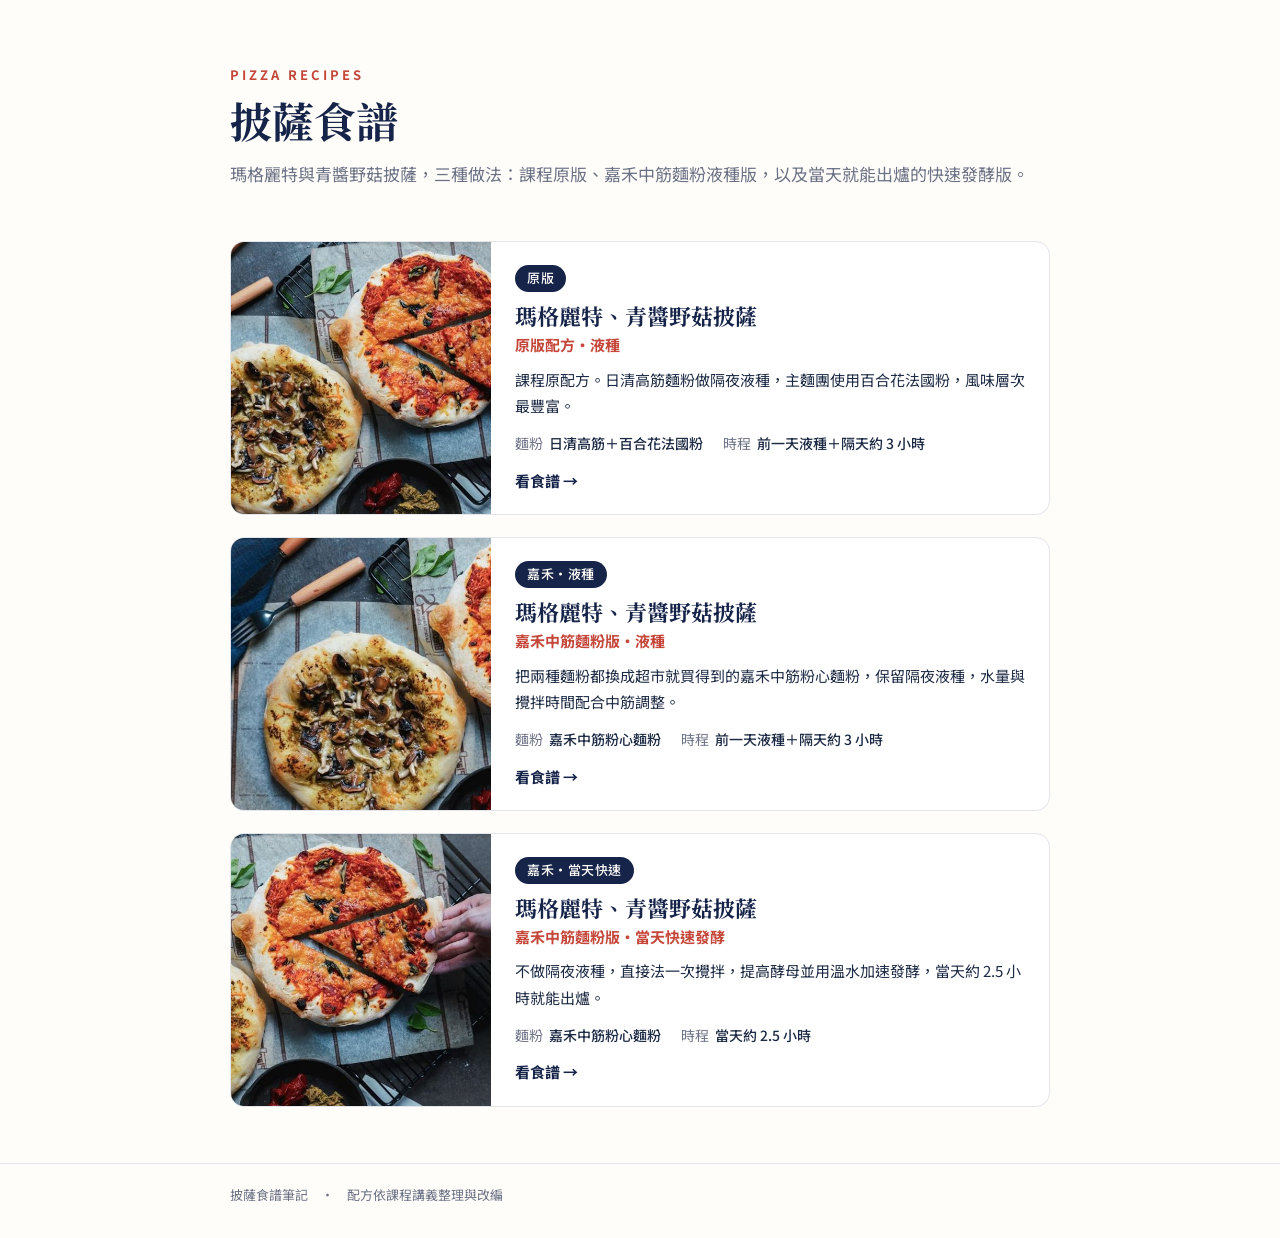
==== site/index.html @ 7546376f "Add pizza recipe site: index list and three recipe pages Co-Authored-By: Claude Opus 5.5 <noreply@an" ====
<!doctype html>
<html lang="zh-Hant-TW">
<head>
<meta charset="utf-8">
<meta name="viewport" content="width=device-width, initial-scale=1">
<title>披薩食譜</title>
<meta name="description" content="瑪格麗特、青醬野菇披薩的三種做法">
<link rel="preconnect" href="https://fonts.googleapis.com">
<link rel="preconnect" href="https://fonts.gstatic.com" crossorigin>
<link href="https://fonts.googleapis.com/css2?family=Noto+Sans+TC:wght@400;500;700&family=Noto+Serif+TC:wght@600;700&display=swap" rel="stylesheet">
<link rel="stylesheet" href="assets/style.css">
<link rel="icon" href="assets/favicon.svg" type="image/svg+xml">
</head>
<body>

<header class="home-head"><div class="wrap">
  <p class="eyebrow">Pizza Recipes</p>
  <h1>披薩食譜</h1>
  <p class="lead">瑪格麗特與青醬野菇披薩，三種做法：課程原版、嘉禾中筋麵粉液種版，以及當天就能出爐的快速發酵版。</p>
</div></header>
<main class="wrap"><div class="list"><a class="rcard" href="recipes/original.html">
  <img src="assets/thumb-original.jpg" alt="" width="520" height="520" loading="lazy">
  <div class="rbody"><span class="badge">原版</span>
  <h2>瑪格麗特、青醬野菇披薩</h2><p class="variant">原版配方・液種</p>
  <p>課程原配方。日清高筋麵粉做隔夜液種，主麵團使用百合花法國粉，風味層次最豐富。</p>
  <dl><div><dt>麵粉</dt><dd>日清高筋＋百合花法國粉</dd></div><div><dt>時程</dt><dd>前一天液種＋隔天約 3 小時</dd></div></dl>
  <span class="more">看食譜 →</span></div></a><a class="rcard" href="recipes/chiaher-poolish.html">
  <img src="assets/thumb-chiaher-poolish.jpg" alt="" width="520" height="520" loading="lazy">
  <div class="rbody"><span class="badge">嘉禾・液種</span>
  <h2>瑪格麗特、青醬野菇披薩</h2><p class="variant">嘉禾中筋麵粉版・液種</p>
  <p>把兩種麵粉都換成超市就買得到的嘉禾中筋粉心麵粉，保留隔夜液種，水量與攪拌時間配合中筋調整。</p>
  <dl><div><dt>麵粉</dt><dd>嘉禾中筋粉心麵粉</dd></div><div><dt>時程</dt><dd>前一天液種＋隔天約 3 小時</dd></div></dl>
  <span class="more">看食譜 →</span></div></a><a class="rcard" href="recipes/chiaher-same-day.html">
  <img src="assets/thumb-chiaher-same-day.jpg" alt="" width="520" height="520" loading="lazy">
  <div class="rbody"><span class="badge">嘉禾・當天快速</span>
  <h2>瑪格麗特、青醬野菇披薩</h2><p class="variant">嘉禾中筋麵粉版・當天快速發酵</p>
  <p>不做隔夜液種，直接法一次攪拌，提高酵母並用溫水加速發酵，當天約 2.5 小時就能出爐。</p>
  <dl><div><dt>麵粉</dt><dd>嘉禾中筋粉心麵粉</dd></div><div><dt>時程</dt><dd>當天約 2.5 小時</dd></div></dl>
  <span class="more">看食譜 →</span></div></a></div></main>
<footer class="site-foot"><div class="wrap">披薩食譜筆記　·　配方依課程講義整理與改編</div></footer>
</body>
</html>
---- site/assets/style.css ----
:root {
  --ink: #1d2a44;
  --navy: #16244a;
  --muted: #6b7285;
  --line: #e3e5ea;
  --red: #c4473a;
  --rose: #fbeeec;
  --rose-2: #f6dfdc;
  --blue: #eef1f8;
  --paper: #fffdf9;
  --card: #ffffff;
  --radius: 14px;
  color-scheme: light;
}
@media (prefers-color-scheme: dark) {
  :root {
    --ink: #e7e9ef;
    --navy: #c9d3f0;
    --muted: #9aa1b3;
    --line: #2d3446;
    --red: #ef7a6c;
    --rose: #2c2124;
    --rose-2: #3a2a2d;
    --blue: #1f2638;
    --paper: #12151d;
    --card: #191d28;
    color-scheme: dark;
  }
}
* { box-sizing: border-box; }
html { -webkit-text-size-adjust: 100%; }
body {
  margin: 0; background: var(--paper); color: var(--ink);
  font: 16px/1.75 "Noto Sans TC", "PingFang TC", "Microsoft JhengHei", sans-serif;
}
a { color: inherit; }
img { max-width: 100%; display: block; }
.wrap { max-width: 860px; margin: 0 auto; padding: 0 20px; }

h1, h2, h3 { font-family: "Noto Serif TC", serif; color: var(--navy); line-height: 1.3; }
h1 { font-size: clamp(28px, 6vw, 42px); margin: 6px 0 12px; }
h2 { font-size: 24px; margin: 0 0 16px; display: flex; align-items: baseline; gap: 10px; flex-wrap: wrap; }
h2 em { font: 400 14px "Noto Sans TC", sans-serif; color: var(--muted); font-style: normal; }
.lead { font-size: 17px; color: var(--muted); margin: 0 0 20px; }
.badge {
  display: inline-block; margin: 0; padding: 2px 12px; border-radius: 999px;
  background: var(--navy); color: var(--paper); font-size: 13px; font-weight: 500; letter-spacing: .5px;
}

/* ---------- 首頁 ---------- */
.home-head { padding: 64px 0 32px; }
.eyebrow { margin: 0; text-transform: uppercase; letter-spacing: 3px; font-size: 13px; color: var(--red); font-weight: 700; }
.list { display: grid; gap: 22px; padding-bottom: 56px; }
.rcard {
  display: grid; grid-template-columns: 260px 1fr; text-decoration: none;
  background: var(--card); border: 1px solid var(--line); border-radius: var(--radius); overflow: hidden;
  transition: transform .15s ease, box-shadow .15s ease;
}
.rcard:hover { transform: translateY(-2px); box-shadow: 0 10px 28px rgba(22, 36, 74, .12); }
.rcard img { width: 100%; height: 100%; object-fit: cover; }
.rbody { padding: 20px 24px; }
.rbody h2 { font-size: 22px; margin: 10px 0 0; }
.rbody .variant { margin: 2px 0 8px; color: var(--red); font-weight: 700; font-size: 15px; }
.rbody p { margin: 0 0 12px; font-size: 15px; }
.rbody dl { display: flex; flex-wrap: wrap; gap: 4px 20px; margin: 0 0 10px; font-size: 14px; }
.rbody dl div { display: flex; gap: 6px; }
.rbody dt { color: var(--muted); }
.rbody dd { margin: 0; font-weight: 500; }
.more { font-weight: 700; color: var(--navy); font-size: 15px; }

/* ---------- 食譜頁 ---------- */
.hero img { width: 100%; height: clamp(200px, 38vw, 380px); object-fit: cover; }
.recipe { padding-bottom: 48px; }
.crumb { margin: 18px 0 14px; font-size: 15px; }
.crumb a { text-decoration: none; color: var(--muted); }
.crumb a:hover { color: var(--navy); }
.facts { display: grid; grid-template-columns: repeat(3, 1fr); gap: 1px; background: var(--line);
  border: 1px solid var(--line); border-radius: var(--radius); overflow: hidden; margin: 0 0 18px; }
.facts div { background: var(--card); padding: 12px 16px; }
.facts dt { font-size: 13px; color: var(--muted); }
.facts dd { margin: 0; font-weight: 700; }
.actions { display: flex; gap: 10px; margin-bottom: 24px; flex-wrap: wrap; }
.btn {
  display: inline-block; padding: 8px 18px; border-radius: 999px; border: 1.5px solid var(--navy);
  background: var(--navy); color: var(--paper); font: 500 15px inherit; font-family: inherit;
  text-decoration: none; cursor: pointer;
}
.btn.ghost { background: transparent; color: var(--navy); }
section { margin: 40px 0; }

.note { background: var(--rose); border-radius: var(--radius); padding: 14px 18px; margin: 14px 0; font-size: 15px; }
.note h4 { margin: 0 0 4px; color: var(--red); font-size: 15px; }
.note p { margin: 0; }
.note.blue { background: var(--blue); }

.table-wrap { overflow-x: auto; border: 1px solid var(--line); border-radius: var(--radius); background: var(--card); }
table.ing { width: 100%; border-collapse: collapse; font-size: 15px; min-width: 520px; }
.ing th, .ing td { padding: 10px 14px; text-align: left; border-bottom: 1px solid var(--line); vertical-align: middle; }
.ing thead th { font-size: 13px; color: var(--muted); font-weight: 500; }
.ing .num { text-align: right; font-variant-numeric: tabular-nums; white-space: nowrap; }
.ing .g { font-weight: 700; }
.ing .name { font-weight: 700; }
.ing .name span { display: block; font-weight: 400; font-size: 12px; color: var(--muted); }
.ing .memo { font-size: 13px; color: var(--muted); }
.ing .memo small { display: block; font-size: 12px; }
.ing tr.sec th { background: var(--rose-2); color: var(--navy); font-size: 14px; }
.ing tr.chg .name, .ing tr.chg .num { color: var(--red); }
.ing tr.total td { font-weight: 700; background: var(--blue); border-bottom: 0; }
.legend { font-size: 13px; color: var(--muted); margin: -6px 0 10px; display: flex; align-items: center; gap: 6px; }
.legend .dot { width: 9px; height: 9px; border-radius: 50%; background: var(--red); display: inline-block; }
.baker { font-size: 14px; color: var(--muted); background: var(--blue); border-radius: var(--radius); padding: 12px 16px; margin-top: 12px; }
.baker b { color: var(--ink); }

.cards { display: grid; grid-template-columns: 1fr 1fr; gap: 14px; }
.card { background: var(--card); border: 1px solid var(--line); border-radius: var(--radius); padding: 16px 20px; }
.card h3 { margin: 0 0 6px; font-size: 18px; }
.card ul, .tools { margin: 0; padding-left: 20px; }
.tools li { margin-bottom: 4px; }

.timeline { list-style: none; padding: 0; margin: 0; border-left: 2px solid var(--rose-2); }
.timeline li { display: flex; gap: 16px; padding: 8px 0 8px 18px; position: relative; }
.timeline li::before { content: ""; position: absolute; left: -7px; top: 16px; width: 12px; height: 12px; border-radius: 50%; background: var(--red); }
.timeline time { font-weight: 700; color: var(--red); min-width: 52px; font-variant-numeric: tabular-nums; }
.timeline span { display: block; color: var(--muted); font-size: 14px; }

.step-group { margin-bottom: 28px; }
.step-group h3 { font-size: 19px; display: flex; align-items: center; gap: 10px; margin: 0 0 10px; }
.step-group h3 span { font: 700 13px "Noto Sans TC", sans-serif; color: var(--paper); background: var(--red); border-radius: 6px; padding: 1px 7px; }
.step-group ol { margin: 0; padding-left: 22px; }
.step-group li { margin-bottom: 10px; padding-left: 4px; }
.step-group li::marker { color: var(--red); font-weight: 700; }
.tip { margin: 4px 0 0; font-size: 14px; color: var(--muted); }
.tip::before { content: "Tips："; font-weight: 700; }
strong { color: var(--navy); }

.site-foot { border-top: 1px solid var(--line); padding: 20px 0 32px; color: var(--muted); font-size: 13px; }

@media (max-width: 640px) {
  .rcard { grid-template-columns: 1fr; }
  .rcard img { height: 170px; }
  .facts { grid-template-columns: 1fr; }
  .cards { grid-template-columns: 1fr; }
  .home-head { padding: 40px 0 20px; }
}
@media print {
  .hero, .actions, .crumb, .site-foot { display: none; }
  body { background: #fff; font-size: 12px; }
  section { margin: 18px 0; break-inside: auto; }
  .step-group, .card, .note { break-inside: avoid; }
}
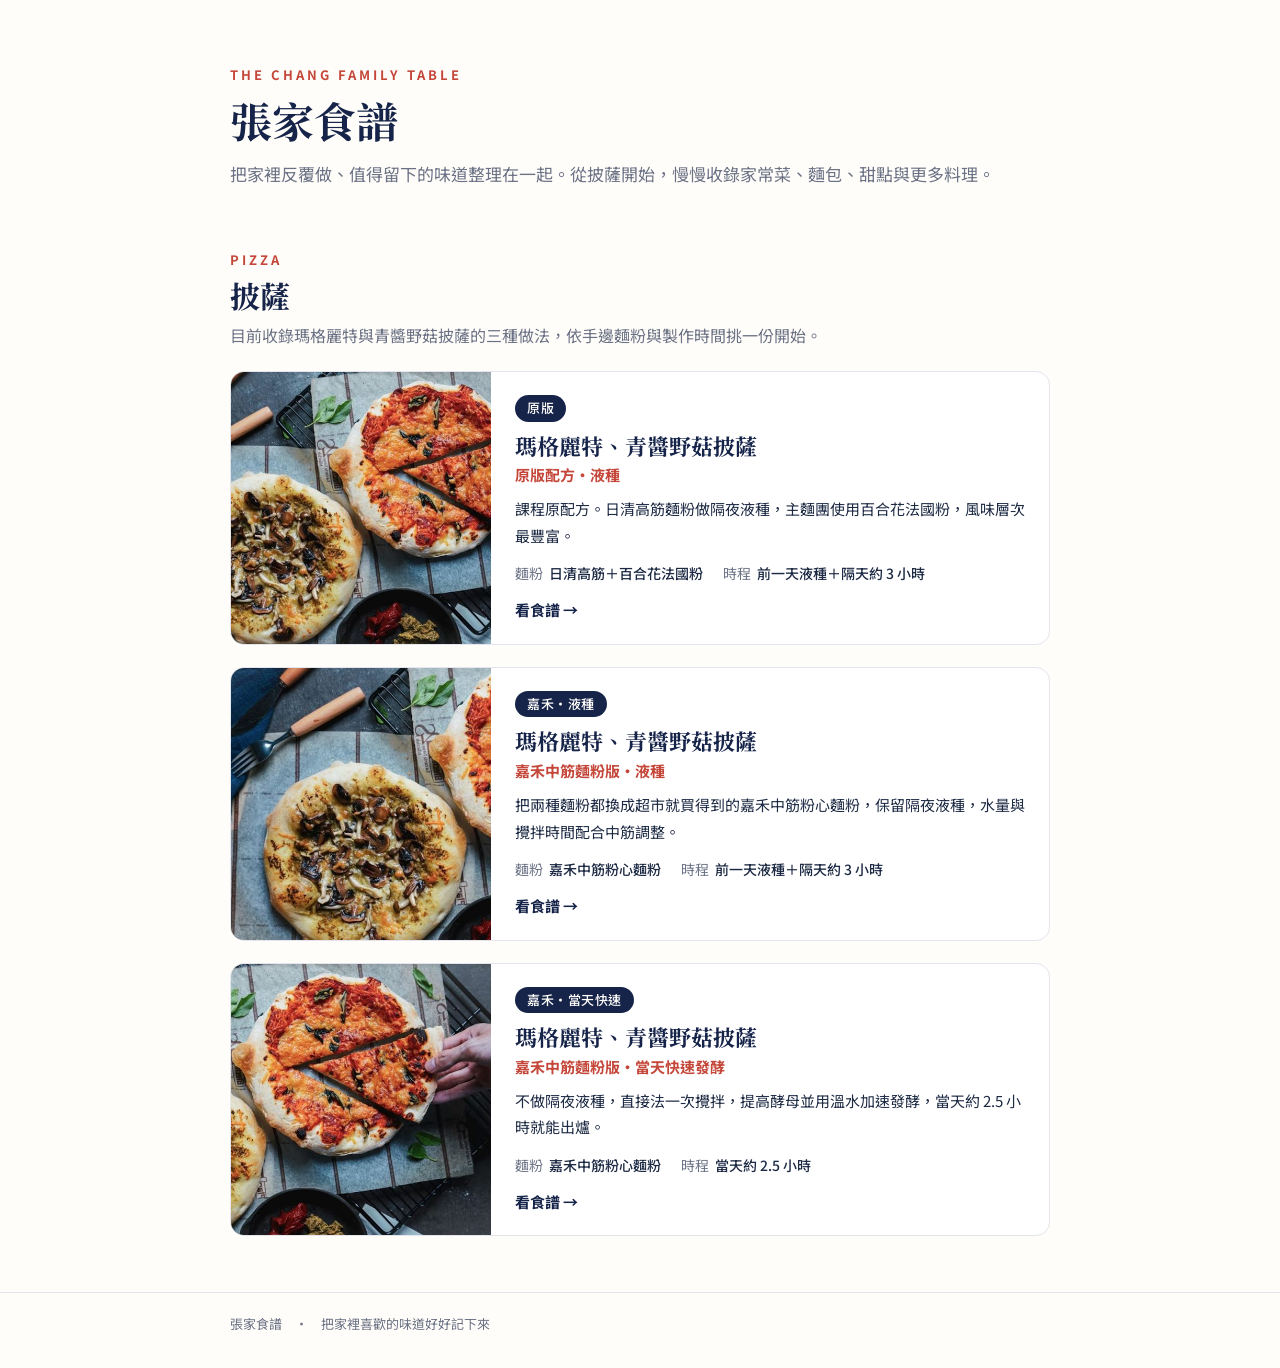
==== commit cd9eb678: "Broaden site branding for all family recipes" ====
--- a/site/index.html
+++ b/site/index.html
@@ -3,8 +3,8 @@
 <head>
 <meta charset="utf-8">
 <meta name="viewport" content="width=device-width, initial-scale=1">
-<title>披薩食譜</title>
-<meta name="description" content="瑪格麗特、青醬野菇披薩的三種做法">
+<title>張家食譜</title>
+<meta name="description" content="張家餐桌上的家常菜、麵包、甜點與各種料理筆記">
 <link rel="preconnect" href="https://fonts.googleapis.com">
 <link rel="preconnect" href="https://fonts.gstatic.com" crossorigin>
 <link href="https://fonts.googleapis.com/css2?family=Noto+Sans+TC:wght@400;500;700&family=Noto+Serif+TC:wght@600;700&display=swap" rel="stylesheet">
@@ -14,11 +14,17 @@
 <body>
 
 <header class="home-head"><div class="wrap">
-  <p class="eyebrow">Pizza Recipes</p>
-  <h1>披薩食譜</h1>
-  <p class="lead">瑪格麗特與青醬野菇披薩，三種做法：課程原版、嘉禾中筋麵粉液種版，以及當天就能出爐的快速發酵版。</p>
+  <p class="eyebrow">The Chang Family Table</p>
+  <h1>張家食譜</h1>
+  <p class="lead">把家裡反覆做、值得留下的味道整理在一起。從披薩開始，慢慢收錄家常菜、麵包、甜點與更多料理。</p>
 </div></header>
-<main class="wrap"><div class="list"><a class="rcard" href="recipes/original.html">
+<main class="wrap">
+  <div class="collection-head">
+    <p class="eyebrow">Pizza</p>
+    <h2>披薩</h2>
+    <p>目前收錄瑪格麗特與青醬野菇披薩的三種做法，依手邊麵粉與製作時間挑一份開始。</p>
+  </div>
+  <div class="list"><a class="rcard" href="recipes/original.html">
   <img src="assets/thumb-original.jpg" alt="" width="520" height="520" loading="lazy">
   <div class="rbody"><span class="badge">原版</span>
   <h2>瑪格麗特、青醬野菇披薩</h2><p class="variant">原版配方・液種</p>
@@ -36,7 +42,8 @@
   <h2>瑪格麗特、青醬野菇披薩</h2><p class="variant">嘉禾中筋麵粉版・當天快速發酵</p>
   <p>不做隔夜液種，直接法一次攪拌，提高酵母並用溫水加速發酵，當天約 2.5 小時就能出爐。</p>
   <dl><div><dt>麵粉</dt><dd>嘉禾中筋粉心麵粉</dd></div><div><dt>時程</dt><dd>當天約 2.5 小時</dd></div></dl>
-  <span class="more">看食譜 →</span></div></a></div></main>
-<footer class="site-foot"><div class="wrap">披薩食譜筆記　·　配方依課程講義整理與改編</div></footer>
+  <span class="more">看食譜 →</span></div></a></div>
+</main>
+<footer class="site-foot"><div class="wrap">張家食譜　·　把家裡喜歡的味道好好記下來</div></footer>
 </body>
 </html>
--- a/site/assets/style.css
+++ b/site/assets/style.css
@@ -50,6 +50,9 @@
 /* ---------- 首頁 ---------- */
 .home-head { padding: 64px 0 32px; }
 .eyebrow { margin: 0; text-transform: uppercase; letter-spacing: 3px; font-size: 13px; color: var(--red); font-weight: 700; }
+.collection-head { padding: 8px 0 22px; }
+.collection-head h2 { margin: 4px 0 6px; font-size: 30px; }
+.collection-head p:last-child { margin: 0; color: var(--muted); }
 .list { display: grid; gap: 22px; padding-bottom: 56px; }
 .rcard {
   display: grid; grid-template-columns: 260px 1fr; text-decoration: none;
